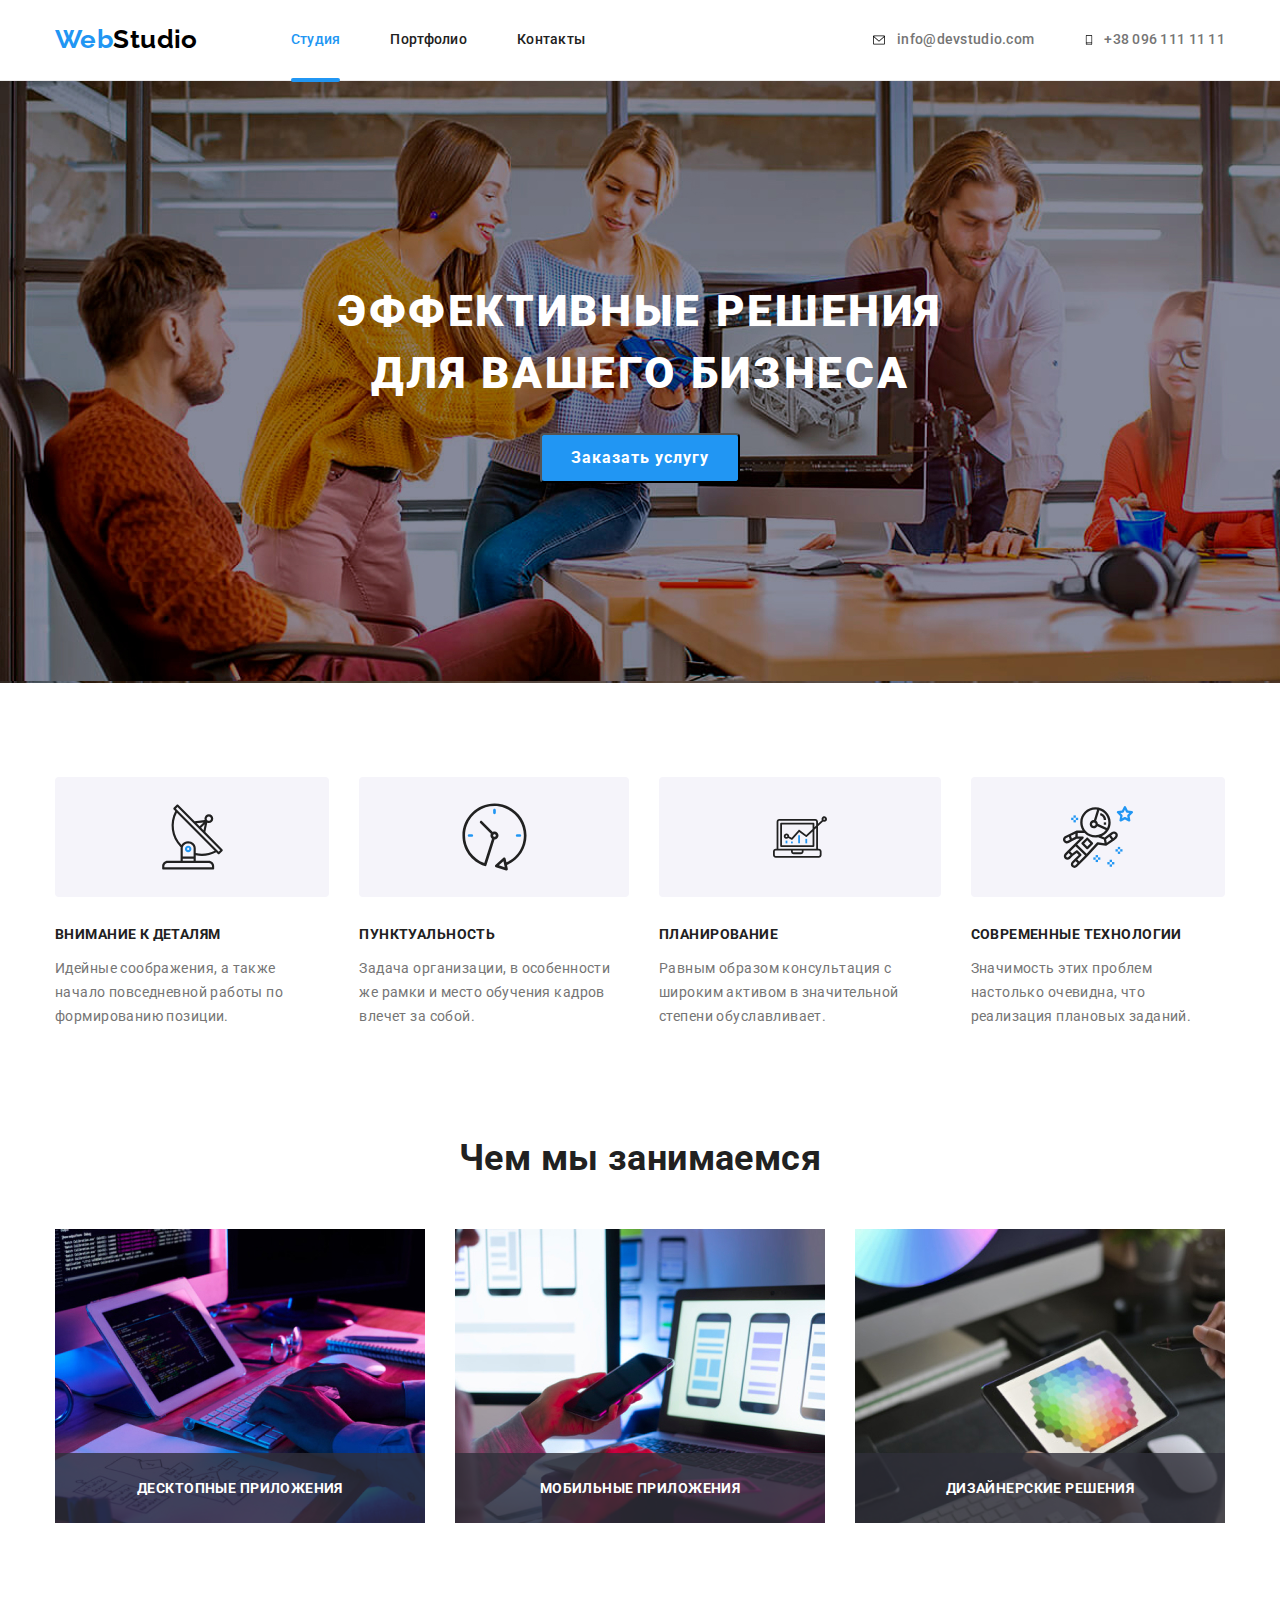
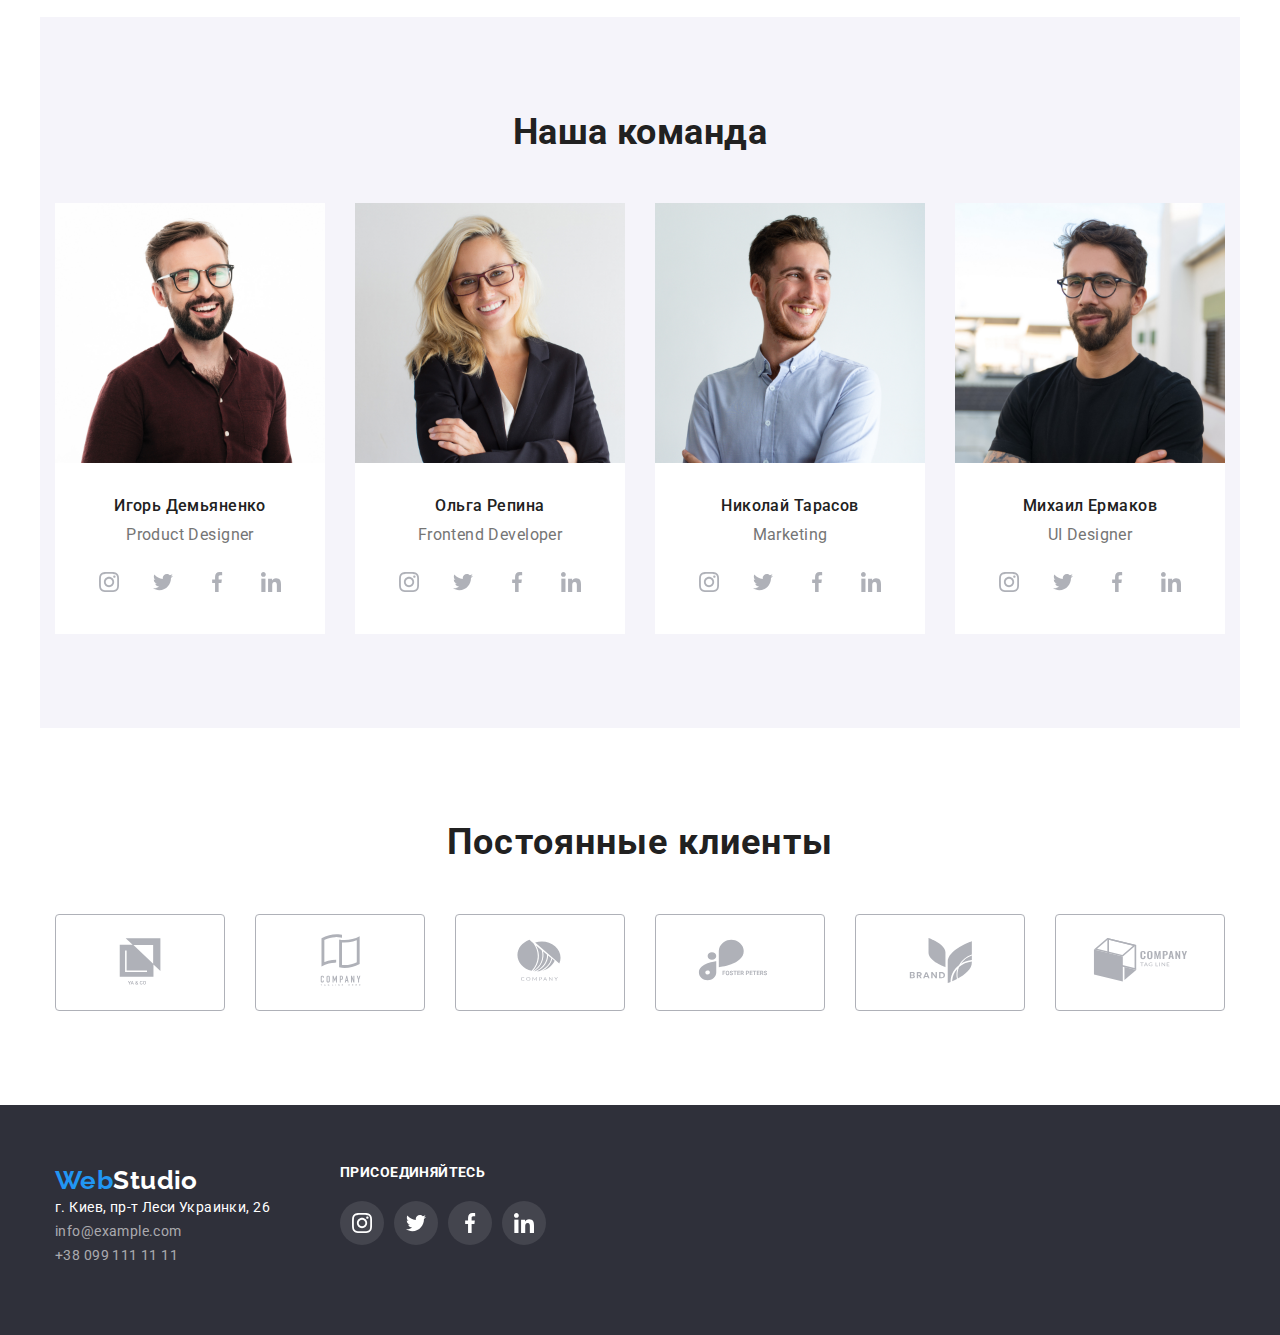
==== index.html @ 42ebd86b "Initial commit" ====
<!DOCTYPE html>
<html lang="ru">
<head>
    <meta charset="UTF-8">
    <meta http-equiv="X-UA-Compatible" content="IE=edge">
    <meta name="viewport" content="width=device-width, initial-scale=1.0">
    <title>Studio</title>
    <link rel="preconnect" href="https://fonts.googleapis.com"/>
    <link rel="preconnect" href="https://fonts.gstatic.com" crossorigin/>
    <link href="https://fonts.googleapis.com/css2?family=Raleway:wght@700&family=Roboto:wght@400;500;700;900&display=swap"
        rel="stylesheet"/>
    <link rel="stylesheet" href="https://cdnjs.cloudflare.com/ajax/libs/modern-normalize/1.0.0/modern-normalize.min.css" />
    <link rel="stylesheet" href="./css/styles.css"/>
</head>
<body>
    <header class="header">
        <div class="container main-header">
            <div>            
            <a href="./index.html" class="logo">Web<span>Studio</span></a>
            </div>            
            <nav>
        <ul class="site-nav">                        
            <li class="item">
                <a class="link-active link current" href="./">Студия</a></li>
            <li class="item">
                <a class="link-active link" href="./portfolio.html">Портфолио</a></li>
            <li class="item">
                <a class="link-active link" href="./">Контакты</a></li>                    
        </ul>
            </nav>
              <ul class="address">
            <li class="item">
                
                <a class="mail" href="mailto:info@devstudio.com">
                    <svg class="item-envelope" width="16" height="12">
                        <use href="./images/sprite.svg#icon-envelope"></use>
                    </svg>
                    <span>info@devstudio.com</span></a></li> 
                <a class="number" href="+380961111111">
                    <svg class="item-smartphone" width="10" height="16">
                       <use href="./images/sprite.svg#icon-smartphone"></use>
                    </svg>
                    <span>+38 096 111 11 11</span></a></li>
        </ul>          
        </div>        
    </header>
    <main>
      <section class="hero">
           <h1 class="hero-title">Эффективные решения <br> для вашего бизнеса</h1>
            <button class="hero-button" type="button" data-menu-open>Заказать услугу</button>
      </section>
      <section class="section"> 
        <div class="container">
        <h2 class="section-title hidden">Характеристики бизнес решений</h2>
    <ul class="business">
        <li class="item">
            <div class="picture-icon">
            <svg width="65" height="70">
                <use href="./images/sprite.svg#icon-antenna"></use>
            </svg>
            </div>
            <h3 class="title">Внимание к деталям</h3>
            <p class="business-text">Идейные соображения, а также начало повседневной работы по формированию позиции.</p>
        </li>
        <li class="item">
            <div class="picture-icon">
            <svg width="67" height="70">
                <use href="./images/sprite.svg#icon-clock"></use>
            </svg>
            </div>
            <h3 class="title">Пунктуальность</h3>
            <p class="business-text">Задача организации, в особенности же рамки и место обучения кадров влечет за собой.</p>
        </li>
        <li class="item">
            <div class="picture-icon">
            <svg width="70" height="54">
                <use href="./images/sprite.svg#icon-diagram"></use>
            </svg>
            </div>
            <h3 class="title">Планирование</h3>
            <p class="business-text">Равным образом консультация с широким активом в значительной степени обуславливает.</p>
        </li>
        <li class="item">
            <div class="picture-icon">
            <svg width="70" height="70">
                <use href="./images/sprite.svg#icon-astronaut"></use>
            </svg>
            </div>
            <h3 class="title">Современные технологии</h3>
            <p class="business-text">Значимость этих проблем настолько очевидна, что реализация плановых заданий.</p>
        </li>
    </ul>
    </div>
  </section>
  <section class="section what-we-do">
    <div class="container">
    <h2 class="section-title">Чем мы занимаемся</h2>
    <ul class="picture">        
        <li class="item"><img src="./images/img-4.jpg" class="picture-image no-gap" alt="Рабочий стол с гаджетами" width="370">
        <div class="box">
        <p class="text">Десктопные приложения</p>
        </div>
        </li>
        <li class="item"><img src="./images/img-5.jpg" class="picture-image no-gap" alt="Гаджеты" width="370">
            <div class="box">
        <p class="text">Мобильные приложения</p>
        </div>
        </li>
        <li class="item"><img src="./images/img-6.jpg" class="picture-image no-gap" alt="Айпед" width="370">
            <div class="box">
        <p class="text">Дизайнерские решения</p>
        </div>
        </li>
    </ul>
    </div>
  </section>
  <section  class="section team">
    <div class="container">
    <h2 class="section-title team">Наша команда</h2>
    <ul class="team">
                <li class="item"><img src="./images/img-igor.jpg" class="team-foto" alt="Фото1" width="270">
        <h3 class="title">Игорь Демьяненко</h3>
        <p class="team-text">Product Designer</p>
        <ul class="socials">
            <li class="socials-item">
                <a class="socials-link" href="" >
                    <svg class="socials-icon" width="20" height="20">
                        <use href="./images/sprite.svg#icon-instagram"></use>
                    </svg>
                </a>
            </li>            
            <li class="socials-item">
                <a class="socials-link" href="" >
                    <svg class="socials-icon" width="20" height="20">
                        <use href="./images/sprite.svg#icon-twitter"></use>
                    </svg>
                </a>
            </li>
            <li class="socials-item">
                <a class="socials-link" href="" >
                    <svg class="socials-icon" width="20" height="20">
                        <use href="./images/sprite.svg#icon-facebook"></use>
                    </svg>
                </a>
            </li>
            <li class="socials-item">
                <a class="socials-link" href="" >
                    <svg class="socials-icon" width="20" height="20">
                        <use href="./images/sprite.svg#icon-linkedin"></use>
                    </svg>
                </a>
            </li>
        </ul>
        </li>
        
        <li class="item"><img src="./images/img-olga.jpg" class="team-foto" alt="Фото2" width="270">
        <h3 class="title">Ольга Репина</h3>     
        <p class="team-text">Frontend Developer</p>
        <ul class="socials">
            <li class="socials-item">
                <a class="socials-link" href="">
                    <svg class="socials-icon" width="20" height="20">
                        <use href="./images/sprite.svg#icon-instagram"></use>
                    </svg>
                </a>
            </li>
            <li class="socials-item">
                <a class="socials-link" href="">
                    <svg class="socials-icon" width="20" height="20">
                        <use href="./images/sprite.svg#icon-twitter"></use>
                    </svg>
                </a>
            </li>
            <li class="socials-item">
                <a class="socials-link" href="">
                    <svg class="socials-icon" width="20" height="20">
                        <use href="./images/sprite.svg#icon-facebook"></use>
                    </svg>
                </a>
            </li>
            <li class="socials-item">
                <a class="socials-link" href="">
                    <svg class="socials-icon" width="20" height="20">
                        <use href="./images/sprite.svg#icon-linkedin"></use>
                    </svg>
                </a>
            </li>
        </ul>
        </li>
        
                <li class="item"><img src="./images/img-niki.jpg" class="team-foto" alt="Фото3" width="270">
        <h3 class="title">Николай Тарасов</h3>
        <p class="team-text">Marketing</p>
        <ul class="socials">
            <li class="socials-item">
                <a class="socials-link" href="">
                    <svg class="socials-icon" width="20" height="20">
                        <use href="./images/sprite.svg#icon-instagram"></use>
                    </svg>
                </a>
            </li>
            <li class="socials-item">
                <a class="socials-link" href="">
                    <svg class="socials-icon" width="20" height="20">
                        <use href="./images/sprite.svg#icon-twitter"></use>
                    </svg>
                </a>
            </li>           
            <li class="socials-item">
                <a class="socials-link" href="">
                    <svg class="socials-icon" width="20" height="20">
                        <use href="./images/sprite.svg#icon-facebook"></use>
                    </svg>
                </a>
            </li>
            <li class="socials-item">
                <a class="socials-link" href="">
                    <svg class="socials-icon" width="20" height="20">
                        <use href="./images/sprite.svg#icon-linkedin"></use>
                    </svg>
                </a>
            </li>
        </ul>
         </li>
        
        <li class="item"><img src="./images/img-mik.jpg" class="team-foto" alt="Фото4" width="270">
        <h3 class="title">Михаил Ермаков</h3>
        <p class="team-text">UI Designer</p>
        <ul class="socials">
            <li class="socials-item">
                <a class="socials-link" href="">
                    <svg class="socials-icon" width="20" height="20">
                        <use href="./images/sprite.svg#icon-instagram"></use>
                    </svg>
                </a>
            </li>
            <li class="socials-item">
                <a class="socials-link" href="">
                    <svg class="socials-icon" width="20" height="20">
                        <use href="./images/sprite.svg#icon-twitter"></use>
                    </svg>
                </a>
            </li>
            <li class="socials-item">
                <a class="socials-link" href="">
                    <svg class="socials-icon" width="20" height="20">
                        <use href="./images/sprite.svg#icon-facebook"></use>
                    </svg>
                </a>
            </li>
            <li class="socials-item">
                <a class="socials-link" href="">
                    <svg class="socials-icon" width="20" height="20">
                        <use href="./images/sprite.svg#icon-linkedin"></use>
                    </svg>
                </a>
            </li>
        </ul>
        </li> 
                       
    </ul>
    </div>
  </section> 
  <section class="clients">
    <div class="container">
        <h2 class="clients-titel">Постоянные клиенты</h2>
        <ul class="clients-flex-row">
            <li class="clients-item">
                <a class="clients-link" href="">
                <svg width="106" height="60">
                    <use href="./images/sprite.svg#icon-logo6"></use>
                </svg>
            </a></li>
            <li class="clients-item">
                <a class="clients-link" href="">
                <svg width="106" height="60">
                    <use href="./images/sprite.svg#icon-Logo-1"></use>
                </svg>
            </a></li>
            <li class="clients-item">
                <a class="clients-link" href="">
                <svg width="106" height="60">
                    <use href="./images/sprite.svg#icon-Logo-2"></use>
                </svg>
            </a></li>
            <li class="clients-item">
                <a class="clients-link" href="">
                <svg class="icons_logo" width="106" height="60">
                    <use href="./images/sprite.svg#icon-Logo-3"></use>
                </svg>
            </a></li>
            <li class="clients-item">
                <a class="clients-link" href="">
                <svg width="106" height="60">
                    <use href="./images/sprite.svg#icon-Logo-4"></use>
                </svg>
            </a></li>
            <li class="clients-item">
                <a class="clients-link" href="">
                <svg width="106" height="60">
                    <use href="./images/sprite.svg#icon-Logo-5"></use>
                </svg>
            </a></li>
        </ul>
    </div>
  </section>
</main>
  <footer class="footer">
    <div class="container">
    <div class="footer-flex-row"> 
        <div class="col">
    <a href="./index.html" class="footer-logo">Web<span>Studio</span></a>
<address class="adress-adress">
    <ul class="address-footer">
        <li class="item"><a href="https://bit.ly/3pXMvUd" class="main" target="_blank" rel="noopener noreferrer">г. Киев, пр-т
                Леси Украинки, 26</a></li>
        <li class="item"><a class="mail" href="mailto:info@devstudio.com"  >info@example.com</a></li>
        <li class="item"><a class="number" href="tel:+380991111111">+38 099 111 11 11</a></li>
    </ul>
    </address>
    </div>
    <div class="col">
               <h3 class="socials-footer-titel">присоединяйтесь</h3>
                <ul class="socials">
                    <li class="socials-item">
                          <a class="socials-link" href="">
                            <svg class="socials-icon" width="20" height="20">
                                <use href="./images/sprite.svg#icon-instagram"></use>
                            </svg>
                        </a>
                    </li>
                    <li class="socials-item">
                        <a class="socials-link" href="">
                            <svg class="socials-icon" width="20" height="20">
                                <use href="./images/sprite.svg#icon-twitter"></use>
                            </svg>
                        </a>
                    </li>
                    <li class="socials-item">
                        <a class="socials-link" href="">
                            <svg class="socials-icon" width="20" height="20">
                                <use href="./images/sprite.svg#icon-facebook"></use>
                            </svg>
                        </a>
                    </li>
                    <li class="socials-item">
                        <a class="socials-link" href="">
                            <svg class="socials-icon" width="20" height="20">
                                <use href="./images/sprite.svg#icon-linkedin"></use>
                            </svg>
                        </a>
                    </li>
                </ul>
              </div>
</div>
</div>
</footer>
<div class="backdrop is-hidden" data-menu>
    <div class="modal">
        <button class="modal-btn" type="button" data-menu-close>
            <svg width="11" height="11">
                <use href="./images/sprite.svg#icon-close-black-18dp-2-1"></use>
            </svg>
        </button>
    </div>
</div>
<script src="./js/modal.js"></script>
</body>
</html>
---- css/styles.css ----
:root {
    --primary-text-color: #757575;
    --titel-text-color: #212121;
    --accent-color: #2196F3;
    --primary-bg-color: #ffffff;
}

html {
    box-sizing: border-box;
}

*,
*::before,
*::after {
    box-sizing: inherit;
}

body {
    color: var(--primary-text-color);
    background-color: var(--primary-bg-color);
    font-family: Roboto, sans-serif;
    letter-spacing: 0.03em;
    font-size: 14px;
    margin: 0;
}

ul {
    list-style: none;
    padding: 0;
    margin: 0;
}

a {
    text-decoration: none;
}

/* цвет основного текста #212121*/
/* цвет вторичного текста #757575*/
/* акцент #2196F3 */
/* цвет фона первичный #E5E5E5 */
/* цвет фона вторичный #F5F4FA*/

.container {
    width: 1200px;
    padding-left: 15px;
    padding-right: 15px;
    margin: 0 auto;
    display: block;
}

.container .main-header {
    display: flex;
}

/* Logo */

.logo span {
    color: #000000;
    font-family: Raleway, sans-serif;
    font-weight: 700;
    font-size: 26px;
    line-height: 1.2;
}

.logo {
    margin-right: 93px;
    color: var(--accent-color);
    font-family: Raleway, sans-serif;
    font-weight: 700;
    font-size: 26px;
    line-height: 1.2;
}

/* site-nav */

.header {
    border-bottom: 1px solid #ececec;
}

.main-header {
    display: flex;
    align-items: center;
    padding-top: 24px;
    padding-bottom: 25px;
}

.site-nav {
    display: flex;
    align-items: center;
}

.site-nav .link {
    position: relative;
    display: block;
    color: var(--titel-text-color);
    font-weight: 500;
    line-height: 1.14;
    letter-spacing: 0.02em;

}

.site-nav .item:not(:last-child) {
    margin-right: 50px;
}

.site-nav .link:hover,
.site-nav .link:focus {
    color: var(--accent-color);
    transition-duration: 250ms;
    transition-timing-function: cubic-bezier(0.4, 0, 0.2, 1);
}

.link-active.current::after {
content: '';

position: absolute;
bottom: -34px;
left: 0;

display: block;
width: 100%;
height: 4px;
border-radius: 2px;
background-color: var(--accent-color);
}

.site-nav .link.current {
    color: var(--accent-color);
}


.icons_logo{
    fill: red;
}

/* address */

.address {
    display: flex;
    margin-left: auto;
}

.item-smartphone {
    margin-right: 10px;
}

.item-envelope {
    margin-right: 10px;
}

.address .item:not(:last-child) {
    margin-right: 50px;
}

.address .mail,
.address .number {
    color: rgba(117, 117, 117, 1);
    font-weight: 500;
    line-height: 1.14;
    letter-spacing: 0.02em;
    display: flex;
    align-items: center;
}

.address .mail:hover,
.address .mail:focus {
    color: var(--accent-color);
}

.header .address .mail:hover svg,
.header .address .mail:focus svg{
    fill: var(--accent-color);
    transition-duration: 250ms;
    transition-timing-function: cubic-bezier(0.4, 0, 0.2, 1);
}

.address .number:hover,
.address .number:focus {
    color: var(--accent-color);
    transition-duration: 250ms;
        transition-timing-function: cubic-bezier(0.4, 0, 0.2, 1);
}
.header .address .number:hover svg,
.header .address .number:focus svg {
    fill: var(--accent-color);
    transition-duration: 250ms;
    transition-timing-function: cubic-bezier(0.4, 0, 0.2, 1);
}
/* address footer */

.clients-flex-row {
    display: flex;
    justify-content: space-between;
}
/* .clients-item {
    width: 170px;
    height: 92px;
    outline: 1px solid red;
} */

.footer .col:nth-child(2) {
    margin-left: 70px;
}

.footer .socials-link {
   background: rgba(255, 255, 255, 0.1);
}
.footer .socials-icon {
    fill: #FFFFFF;
}

.socials-footer-titel {
    color: var(--primary-bg-color);
    font-family: 'Roboto';
        font-weight: 700;
        font-size: 14px;
        line-height: 1.14;
        letter-spacing: 0.03em;
        text-transform: uppercase;

        margin-bottom: 20px;
        margin-top: 0;
            }

.footer-logo span {
    color: var(--primary-bg-color);
    font-family: Raleway, sans-serif;
    font-weight: 700;
    font-size: 26px;
    line-height: 1.2;
}

.footer-logo {
    color: var(--accent-color);
    font-family: Raleway, sans-serif;
    font-weight: 700;
    font-size: 26px;
    line-height: 1.2;
}

footer {
    background-color: #2F303A;
    padding-top: 60px;
    padding-bottom: 60px;
    display: flex;
    
}
.container .footer-flex-row {
    display: flex;
    

}
.footer-titel {
color: #FFFFFF;
font-family: 'Roboto';
    font-weight: 700;
    font-size: 14px;
    line-height: 1.14;
    text-transform: uppercase;
    margin: 0;
   }

.address-footer .main {
    color: #FFFFFF;
    line-height: 1.7;
    font-style: normal;
}

.address-footer .mail,
.address-footer .number {
    color: rgba(255, 255, 255, 0.6);
    line-height: 1.7;
    font-style: normal
}

.address-footer .mail:hover,
.address-footer .mail:focus {
    color: var(--accent-color);
    transition-duration: 250ms;
    transition-timing-function: cubic-bezier(0.4, 0, 0.2, 1);
}

.address-footer .number:hover,
.address-footer .number:focus {
    color: var(--accent-color);
    transition-duration: 250ms;
    transition-timing-function: cubic-bezier(0.4, 0, 0.2, 1);
}

/* section */

.element-invisible {
    position: absolute;
    width: 1px;
    height: 1px;
    margin: -1px;
    border: 0;
    padding: 0;
    white-space: nowrap;
    clip-path: inset(100%);
    clip: rect(0 0 0 0);
    overflow: hidden;
}

.section {
    padding-top: 94px;
    padding-bottom: 94px;
    display: block;
    max-width: 1200px;
        margin-left: auto;
        margin-right: auto;

}

.section-title {
    color: var(--titel-text-color);
    font-size: 36px;
    line-height: 1.17;
    text-align: center;
    margin: 0;
    margin-bottom: 50px;

}

.section-title.hidden {
    position: absolute;
    width: 1px;
    height: 1px;
    margin: -1px;
    border: 0;
    padding: 0;
    white-space: nowrap;
    clip-path: inset(100%);
    clip: rect(0 0 0 0);
    overflow: hidden;
}

/* hero */

.hero {
    background-color: #2F303A;
    text-align: center;
    padding-bottom: 200px;
    background-image: url('../images/overlay.jpg');
    max-width: 1600px;
    margin: 0 auto;
}

.hero-title {
    margin-top: 0px;
    margin-bottom: 29px;
    color: #FFFFFF;
    font-weight: 900;
    font-size: 44px;
    line-height: 1.4;
    padding-top: 200px;

    text-align: center;
    letter-spacing: 0.06em;
    text-transform: uppercase;
}

/* Picture */
.picture .item {
    position: relative;    
}

.box {
    display: flex;
    align-items: center;
    justify-content: center;
    position: absolute; 
    z-index: 2;  
    bottom: 0;
    left: 0;
    background-color: rgba(47, 48, 58, 0.8);
    width: 370px;
    height: 70px;       
}

 .box .text {    
    margin: 0;
    font-weight: 700;
    font-size: 14px;
    line-height: calc(16 / 14);    
    text-transform: uppercase;

    color: var(--primary-bg-color)
 }
.section.what-we-do {
    padding-top: 0;
    text-align: center;
}

.picture-image.no-gap {
    left: 0;
    top: 0;
    position: relative;
    z-index: 1;
    display: block;
}

.picture {
    display: flex;
    align-items: center;
    justify-content: center;
}

.picture .item:not(:last-child) {
    margin-right: 30px;
}

/* team */

.socials {
    display: flex;
    align-items: center;
    justify-content: center;
    gap: 10px;
    padding-bottom: 30px;
   }
 
   .socials-item {  
    width: 44px;
    height: 44px;
} 
.socials-link {
    display: flex;
    align-items: center;
    justify-content: center;
    width: 100%;
    height: 100%;
    color: #AFB1B8;

    background-color: white;
    border-radius: 50%;    
}
 
.socials-icon {
    fill: currentColor;
}

.socials-link:hover,
.socials-link:focus {
    color: #FFFFFF;
    background-color: var(--accent-color);
    transition-duration: 250ms;
    transition-timing-function: cubic-bezier(0.4, 0, 0.2, 1);
    }

.section.team {
    background-color: #F5F4FA;
}

.team {
    display: flex;
}

.section-title.team {
    margin-top: 0;
    margin-bottom: 0;
    display: block;
    text-align: center;
}

.team-foto {
    margin-top: 0;
}

.team .item {
    margin-top: 50px;
    background-color: var(--primary-bg-color)
}

.team .item:not(:last-child) {
    margin-right: 30px;
}

.team .title {
    text-align: center;
    padding-top: 30px;
    margin: 0;
    margin-bottom: 10px;
    color: var(--titel-text-color);
    font-weight: 500;
    font-size: 16px;
    line-height: 1.19;
}

.team-text {
    text-align: center;
    margin: 0;
    padding-bottom: 16px;
    font-size: 16px;
    line-height: 1.19;
    /* margin-bottom: 30px; */
}

/* business */

.business .picture-icon {
    display: flex;
    align-items: center;
    justify-content: center;
    background: #F5F4FA;
    border-radius: 4px;
    min-height: 120px;
    margin-bottom: 30px;

}

.container .business {
    display: flex;
    align-items: center;
}

.business .item:not(:last-child) {
    margin-right: 30px;
}

.business .title {
    margin-top: 0;
    margin-bottom: 10;
    color: var(--titel-text-color);
    line-height: 1.14;
    text-transform: uppercase;
    font-size: 14px;
}

.business-text {
    line-height: 1.7;
}

/* card portfolio */

.card-border {
    padding: 20px 24px;
    border-bottom: 1px solid #EEEEEE;
    border-left: 1px solid #EEEEEE;
    border-right: 1px solid #EEEEEE;
}

.cards img {
position: relative;
    width: 100%;
    height: auto;
}


.cards {
    
    display: flex;
    flex-wrap: wrap;
    justify-content: space-between;
}
.cards .item {
   position: relative; 
width: 370px;    
    margin-bottom: 30px;
}

.card-text-drop {
    position: absolute;
    transform: translateY(100%);
    opacity: 0;
    top: 0;
    left: 0;
    z-index: 10;
    width: 370px;    
    margin: 0;
    padding: 63px 24px;
    font-size: 18px;
    line-height: calc(28 / 18);
    background-color: rgba(33, 150, 243, 0.9);
    color: #FFFFFF;
}

.cards .item:hover {
     box-shadow: 0px 1px 1px rgba(0, 0, 0, 0.12),
     0px 4px 4px rgba(0, 0, 0, 0.06),
     1px 4px 6px rgba(0, 0, 0, 0.16);
}
.cards .item:hover .card-text-drop {  
    transform: translateY(0);
    opacity: 1;
    transition: transform 250ms 
    cubic-bezier(0.4, 0, 0.2, 1), 
    opacity 250ms cubic-bezier(0.4, 0, 0.2, 1);
}
.cards .item:nth-last-child(-n + 3)
 {
    margin-bottom: 0;
}

.cards .title {
    color: var(--titel-text-color);
    font-size: 18px;
    line-height: 2;
    letter-spacing: 0.06em;
    margin-top: 0;
    margin-bottom: 0;
}

.card-text {
    font-size: 16px;
    line-height: 1.9;
    margin-top: 0;
    margin-bottom: 0;
}
/* clients */

.container .flex-row {
    display: flex;
    align-items: center;
    justify-content: center;
}
.clients-titel {
    font-family: 'Roboto';
    font-weight: 700;
    font-size: 36px;
    line-height: 1.16;
    text-align: center;
    letter-spacing: 0.03em;

    color: var(--titel-text-color);
    padding-top: 94px;
    margin: 0;
    margin-bottom: 50px;
}
.clients-item {
        border: 1px solid #AFB1B8;
        border-radius: 4px;
        margin-bottom: 94px;
        width: 170px;
        }
.clients-item:hover {
    outline: 1px solid var(--accent-color);
    transition-duration: 250ms;
    transition-timing-function: cubic-bezier(0.4, 0, 0.2, 1);
}

    .clients-link {
        display: inline-block;
        padding: 16px 32px;
            }

.clients-link svg {
    fill: #AFB1B8;
}
.clients-link:hover svg {
fill: var(--accent-color);
transition-duration: 250ms;
transition-timing-function: cubic-bezier(0.4, 0, 0.2, 1);
}

    /* button */

.hero-button {
    display: inline-block;
    align-items: center;
    text-align: center;
    letter-spacing: 0.06em;
    cursor: pointer;
    font-family: inherit;
    border-radius: 4px;
    margin-top: 0;
    margin-bottom: 0;

    color: var(--primary-bg-color);
    background-color: #2196F3;
    font-weight: 700;
    font-size: 16px;
    line-height: 1.9;
    width: 200px;
    height: 50px;
}

.hero-button:hover,
.hero-button:focus {
    background-color: #2196F3;
    color: var(--primary-bg-color);
    transition-duration: 250ms;
    transition-timing-function: cubic-bezier(0.4, 0, 0.2, 1);
}

/* filter */

.filter {
    display: flex;
    justify-content: center;
    margin: 0 auto 56px;
}

.filter .item:not(:last-child) {
    margin-right: 30px;
}

.filter-button {
    color: var(--titel-text-color);
    background-color: #F5F4FA;
    font-weight: 500;
    font-size: 16px;
    line-height: 1.6;
    text-align: center;
    cursor: pointer;
    font-family: inherit;
    border: none;
    border-radius: 4px;
    padding: 6px 22px;

}

.filter-button:hover,
.filter-button:focus {
    color: var(--primary-bg-color);
    background-color: #2196F3;
    transition-duration: 250ms;
    transition-timing-function: cubic-bezier(0.4, 0, 0.2, 1);
}

.filter-button.active {
    background-color: var(--accent-color);
    color: var(--primary-bg-color);
}
/* Modal window */

.backdrop {
position: fixed;
top: 0;
left: 0;
z-index: 100;

width:100%;
height: 100%;

background-color: rgba(0, 0, 0, 0.2);
transition: opacity 250ms, visibility 250ms; 
}
    

    .backdrop.is-hidden {
        opacity: 0;
        visibility: hidden;
        pointer-events: none;
    }  

    .modal {
        position: absolute;
        top: 50%;
        left: 50%;
        transform: translate(-50%, -50%);

        width: 528px;
        height: 521px;
        background-color: var(--primary-bg-color);
        box-shadow: 0px 1px 3px rgba(0, 0, 0, 0.12),
         0px 1px 1px rgba(0, 0, 0, 0.14), 
         0px 2px 1px rgba(0, 0, 0, 0.2);
         border-radius: 4px;
    }
    .modal-btn {
        
       position: absolute;
       width: 30px;
       height: 30px;
      
      right: 8px;
      top: 8px; 
      border-radius: 50%; 
      background: #FFFFFF;
      border: 1px solid rgba(0, 0, 0, 0.1);
    }
        .modal-btn svg {
            position: absolute;
            transform: translate(-50%, -50%);
            fill: #000000;
            align-items: center;
            justify-content: center;
        }
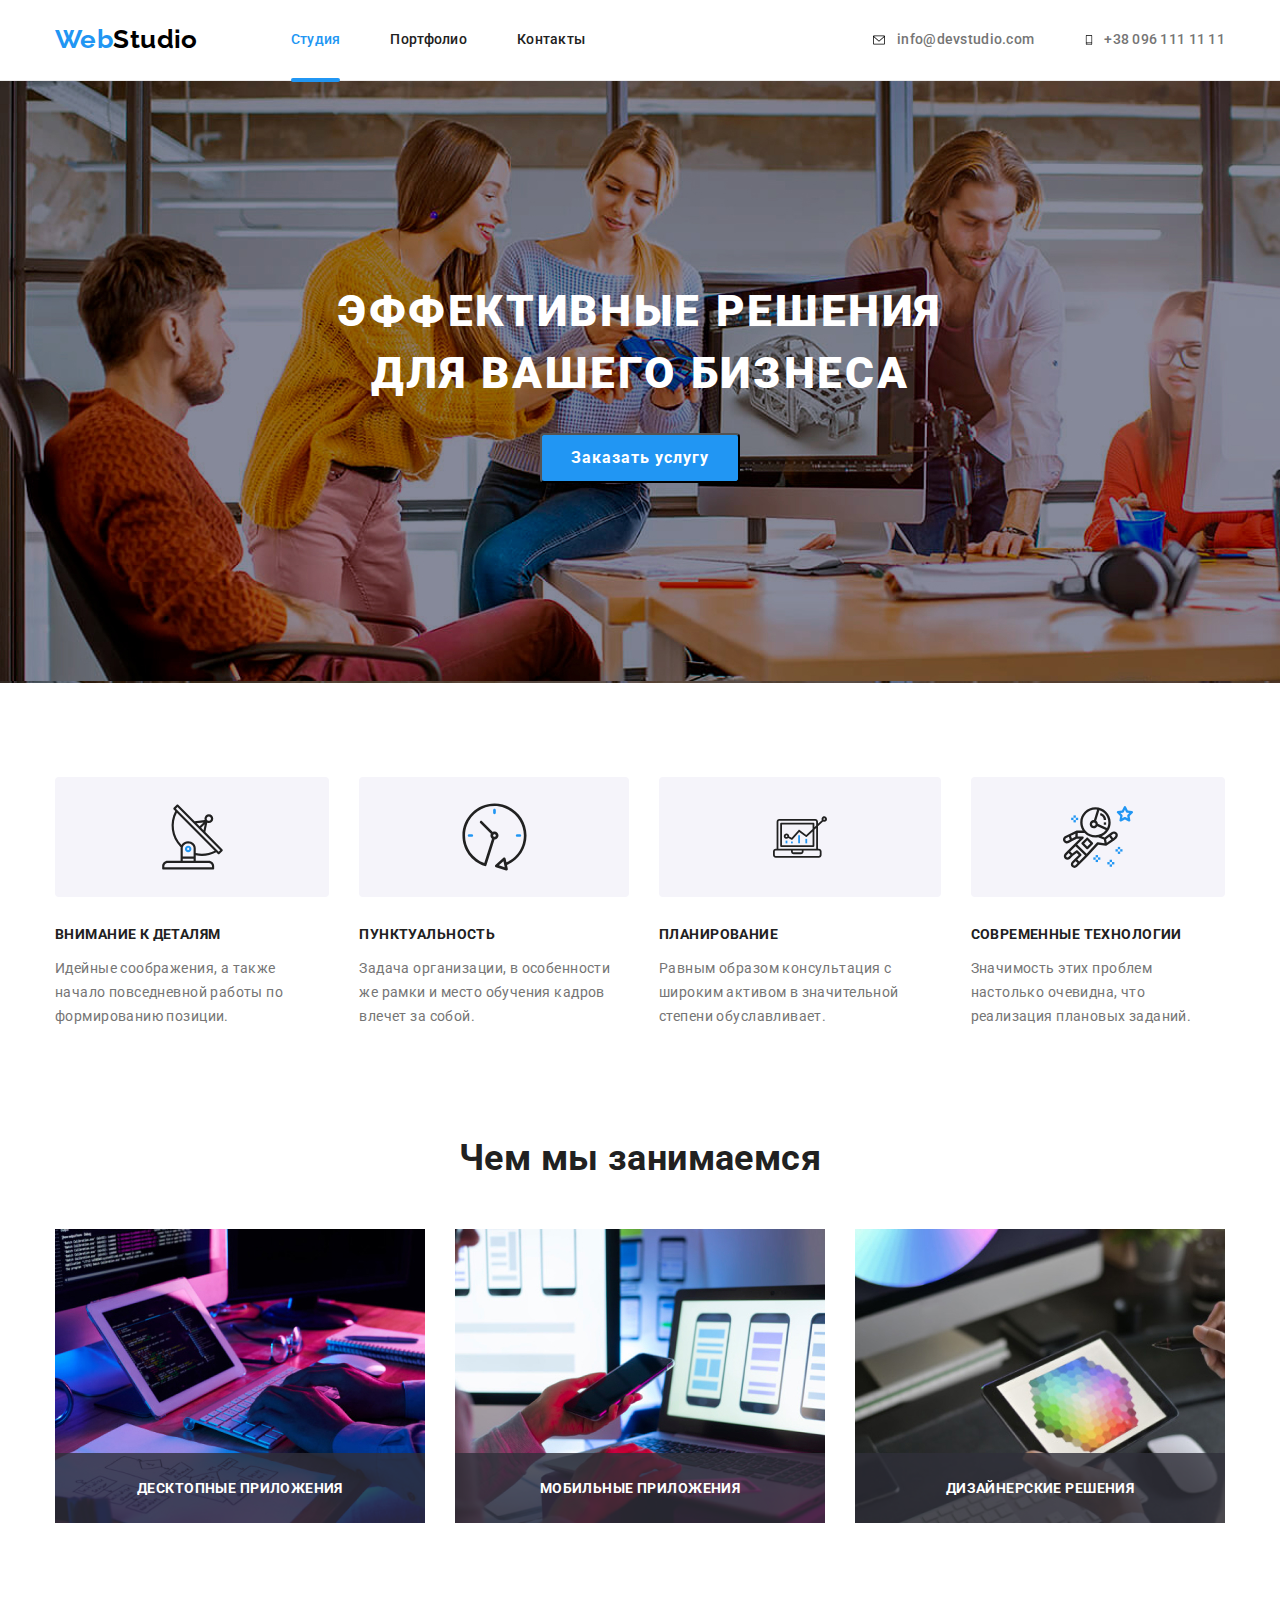
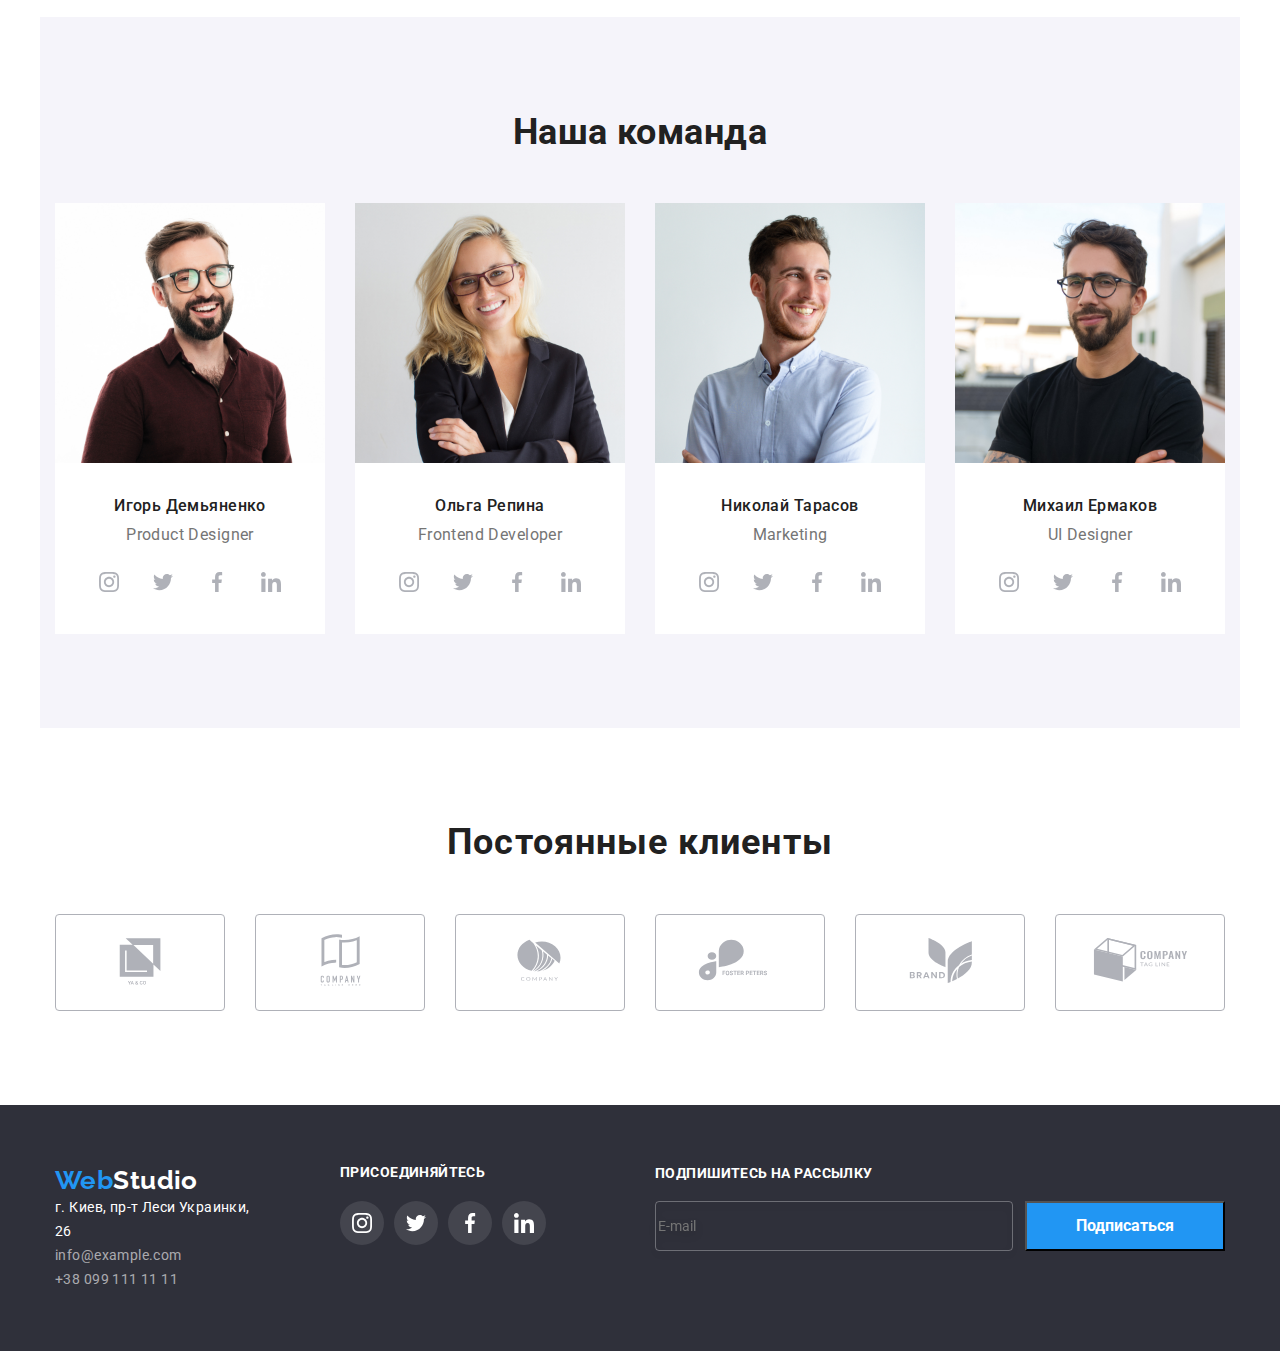
==== commit a93b46fb: "add window" ====
--- a/index.html
+++ b/index.html
@@ -48,6 +48,7 @@
       <section class="hero">
            <h1 class="hero-title">Эффективные решения <br> для вашего бизнеса</h1>
             <button class="hero-button" type="button" data-menu-open>Заказать услугу</button>
+            
       </section>
       <section class="section"> 
         <div class="container">
@@ -352,6 +353,13 @@
                     </li>
                 </ul>
               </div>
+              <div class="mailing">
+                <h3 class="mailing-titel">Подпишитесь на рассылку</h3>
+<form class="mailing-form" name="mailing-form" autocomplete="on">    
+    <input type="email" name="user-name" placeholder="E-mail"/>
+<button class="mailing-btn" type="submit">Подписаться</button>
+</form>
+              </div>
 </div>
 </div>
 </footer>
@@ -362,8 +370,48 @@
                 <use href="./images/sprite.svg#icon-close-black-18dp-2-1"></use>
             </svg>
         </button>
-    </div>
-</div>
+        <div class="window">
+        <h3 class="window-titel">Оставьте свои данные, мы вам перезвоним</h3>
+        <form class="form" name="window-form" autocomplete="on" novalidate>
+            <div class="form-group">
+                <ul class="form-list">
+                    <li class="form-item">
+                        <label for="user-name">Имя</label>
+                        <input type="text" name="user-name" id="user-name" autofocus />
+                        <svg class="form-icon" width="12" hight="12">
+                            <use href="./images/sprite.svg#icon-person"></use>
+                        </svg>
+                    </li>
+                    <li class="form-item">
+                        <label for="user-phone">Телефон</label>
+                        <input type="tel" name="user-phone" id="user-phone" />
+                        <svg class="form-icon" width="13" hight="13">
+                            <use href="./images/sprite.svg#icon-phone"></use>
+                        </svg>
+                    </li>
+                    <li class="form-item">
+                        <label for="user-mail">Почта</label>
+                        <input type="email" name="user-mail" id="user-mail" />
+                        <svg class="form-icon" width="15" hight="12">
+                            <use href="./images/sprite.svg#icon-email"></use>
+                        </svg>
+                    </li>
+                    <li class="form-item">
+                        <label for="user-comnt">Комментарий</label>
+                        <input type="text" name="user-comn" id="user-comnt" placeholder="Введите текст" />
+                        <svg class="form-icon" width="" hight="">
+                            <use href=""></use>
+                        </svg>
+                    </li>
+                </ul>
+                <p class="form-subtitel">Соглашаюсь с рассылкой и принимаю <span>Условия договора</span></p>
+            </div>
+            <button type="submit">Отправить</button>
+        </form>
+        </div>
+        </div>
+ </div>
+
 <script src="./js/modal.js"></script>
 </body>
 </html>--- a/css/styles.css
+++ b/css/styles.css
@@ -188,15 +188,29 @@
 }
 /* address footer */
 
+.mailing-titel {
+    font-weight: 700;
+        font-size: 14px;
+        line-height: calc(16 / 14);        
+        text-transform: uppercase;
+    
+        color: var(--primary-bg-color)
+}
+
+.mailing-btn {
+    font-weight: 700;
+        font-size: 16px;
+        line-height: calc(30 / 16);       
+         background-color: var(--accent-color);          
+        color: var(--primary-bg-color)
+}
+
+
+
 .clients-flex-row {
     display: flex;
     justify-content: space-between;
 }
-/* .clients-item {
-    width: 170px;
-    height: 92px;
-    outline: 1px solid red;
-} */
 
 .footer .col:nth-child(2) {
     margin-left: 70px;
@@ -336,6 +350,14 @@
 }
 
 /* hero */
+.user-name {   
+        font-size: 12px;
+        line-height: calc(14 /12);
+           
+        letter-spacing: 0.01em;
+    
+        color: var(--primary-text-color);
+}
 
 .hero {
     background-color: #2F303A;
@@ -360,7 +382,16 @@
     text-transform: uppercase;
 }
 
+.form-group {
+    position: relative;
+    
+}
+.form-icon {
+    position: absolute;
+
+}
 /* Picture */
+
 .picture .item {
     position: relative;    
 }
@@ -776,4 +807,36 @@
             fill: #000000;
             align-items: center;
             justify-content: center;
-        }+        }
+        .form {
+            display: flex;
+            font-display: auto;
+            flex-direction: column;
+            gap: 28px;
+            /* width: 448px;
+            height: 40px; */
+            padding: ;
+        }
+            .mailing-form{
+                display: flex;
+                margin-left: 109px;
+            }
+            .mailing-titel {
+                margin-left: 109px;
+                margin-top: 0;
+                margin-bottom: 20px;
+            }
+            .mailing-btn{
+width: 200px;
+height: 50px;
+margin-left: 12px;
+                        }
+                        .mailing input {
+                            width: 358px;
+                            height: 50px;
+                            background-color: transparent;
+                            border: 1px solid rgba(255, 255, 255, 0.3);
+                                filter: drop-shadow(0px 4px 4px rgba(0, 0, 0, 0.15));
+                                border-radius: 4px;
+                                
+                        }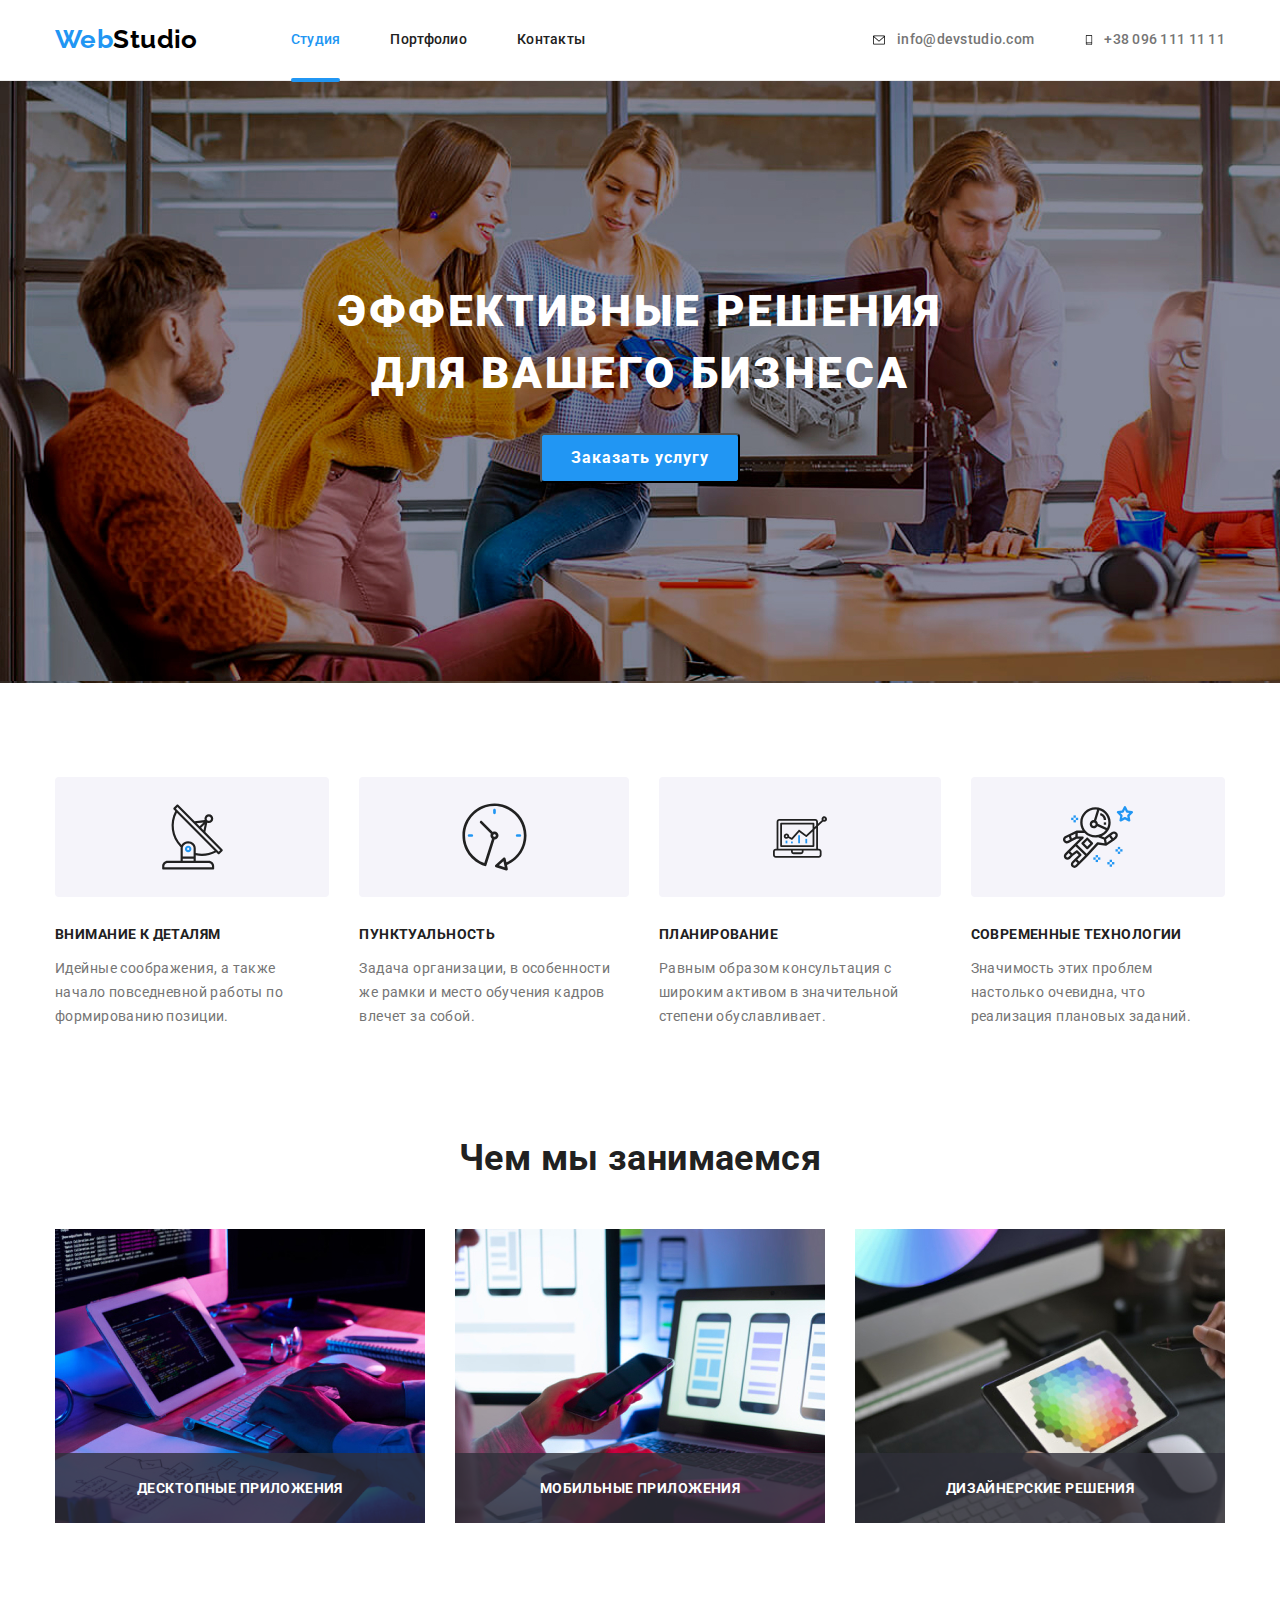
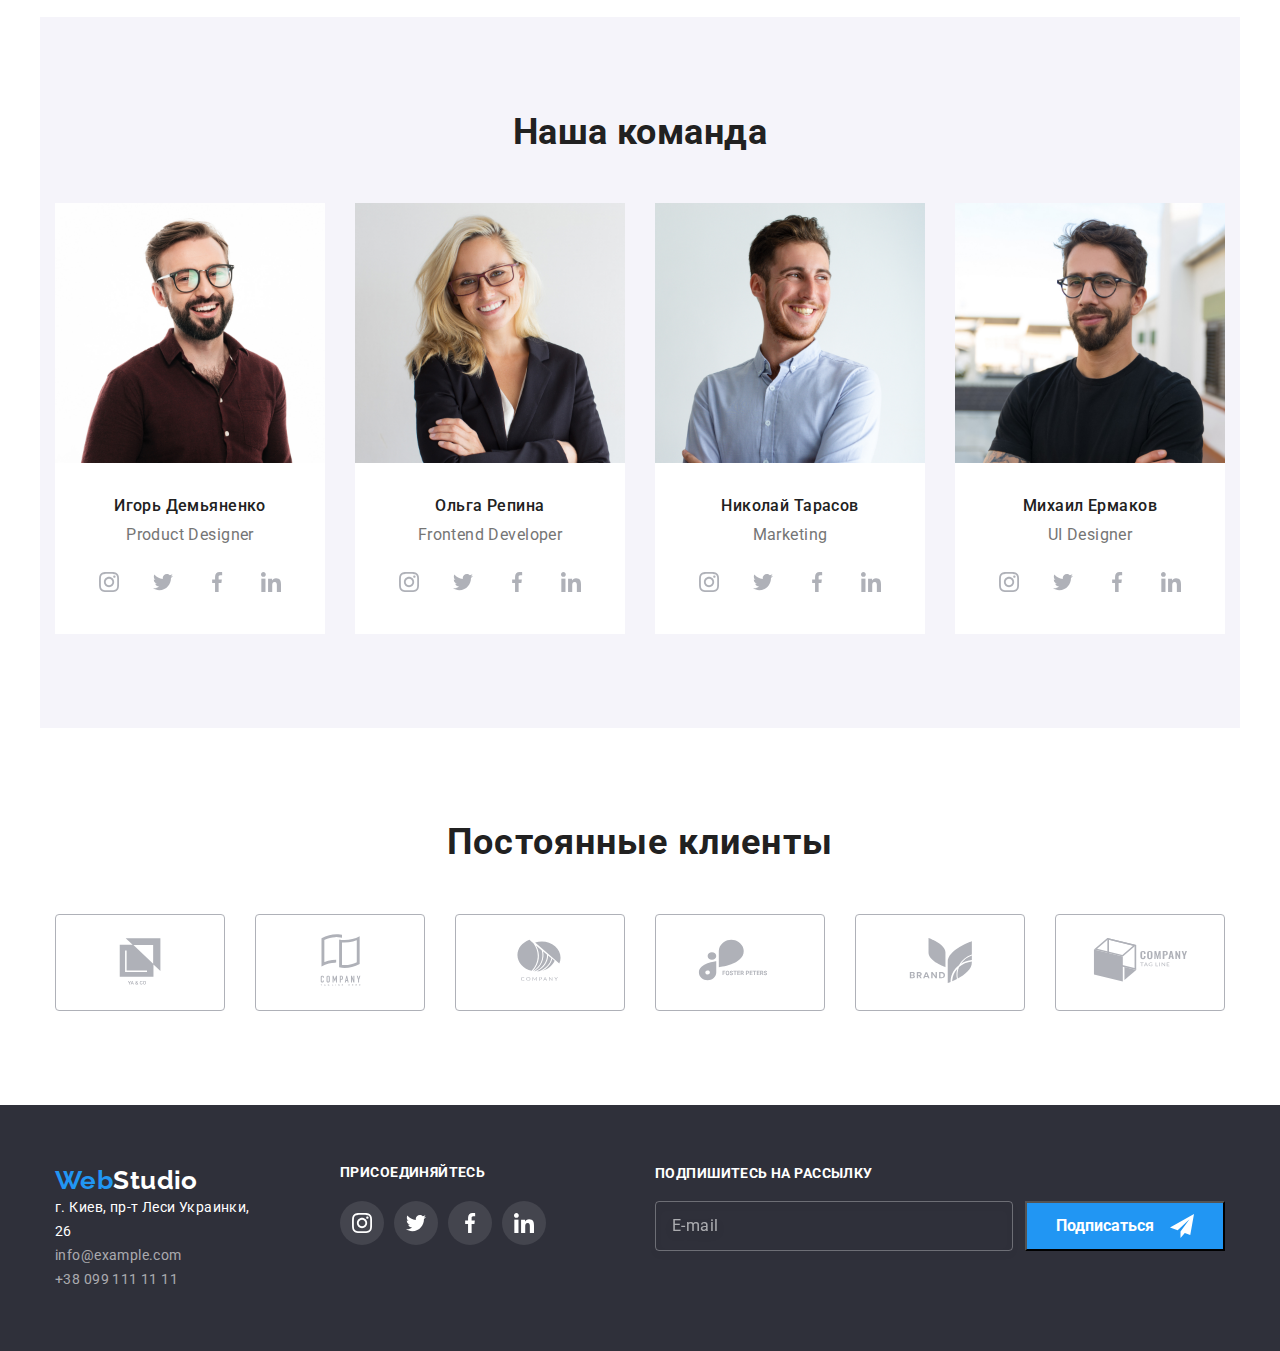
==== commit 40308f03: "add icons" ====
--- a/index.html
+++ b/index.html
@@ -357,7 +357,10 @@
                 <h3 class="mailing-titel">Подпишитесь на рассылку</h3>
 <form class="mailing-form" name="mailing-form" autocomplete="on">    
     <input type="email" name="user-name" placeholder="E-mail"/>
-<button class="mailing-btn" type="submit">Подписаться</button>
+<button class="mailing-btn" type="submit">Подписаться<svg  width="12" hight="12">
+    <use href="./images/sprite.svg#icon-icon-send"></use>
+</svg>
+</button>
 </form>
               </div>
 </div>
@@ -370,8 +373,8 @@
                 <use href="./images/sprite.svg#icon-close-black-18dp-2-1"></use>
             </svg>
         </button>
-        <div class="window">
         <h3 class="window-titel">Оставьте свои данные, мы вам перезвоним</h3>
+        <div class="window">       
         <form class="form" name="window-form" autocomplete="on" novalidate>
             <div class="form-group">
                 <ul class="form-list">
@@ -379,29 +382,27 @@
                         <label for="user-name">Имя</label>
                         <input type="text" name="user-name" id="user-name" autofocus />
                         <svg class="form-icon" width="12" hight="12">
-                            <use href="./images/sprite.svg#icon-person"></use>
+                            <use class="icon-person" href="./images/sprite.svg#icon-person"></use>
                         </svg>
                     </li>
                     <li class="form-item">
                         <label for="user-phone">Телефон</label>
                         <input type="tel" name="user-phone" id="user-phone" />
                         <svg class="form-icon" width="13" hight="13">
-                            <use href="./images/sprite.svg#icon-phone"></use>
+                            <use class="icon-phone" href="./images/sprite.svg#icon-phone"></use>
                         </svg>
                     </li>
                     <li class="form-item">
                         <label for="user-mail">Почта</label>
                         <input type="email" name="user-mail" id="user-mail" />
                         <svg class="form-icon" width="15" hight="12">
-                            <use href="./images/sprite.svg#icon-email"></use>
+                            <use class="icon-email" href="./images/sprite.svg#icon-email"></use>
                         </svg>
                     </li>
                     <li class="form-item">
                         <label for="user-comnt">Комментарий</label>
-                        <input type="text" name="user-comn" id="user-comnt" placeholder="Введите текст" />
-                        <svg class="form-icon" width="" hight="">
-                            <use href=""></use>
-                        </svg>
+                       <textarea class="form-textarea" placeholder="Введите текст"></textarea>
+                        
                     </li>
                 </ul>
                 <p class="form-subtitel">Соглашаюсь с рассылкой и принимаю <span>Условия договора</span></p>
--- a/css/styles.css
+++ b/css/styles.css
@@ -769,74 +769,104 @@
 }
     
 
-    .backdrop.is-hidden {
-        opacity: 0;
-        visibility: hidden;
-        pointer-events: none;
-    }  
-
-    .modal {
-        position: absolute;
-        top: 50%;
-        left: 50%;
-        transform: translate(-50%, -50%);
-
-        width: 528px;
-        height: 521px;
-        background-color: var(--primary-bg-color);
-        box-shadow: 0px 1px 3px rgba(0, 0, 0, 0.12),
-         0px 1px 1px rgba(0, 0, 0, 0.14), 
-         0px 2px 1px rgba(0, 0, 0, 0.2);
-         border-radius: 4px;
+.backdrop.is-hidden {
+ opacity: 0;
+ visibility: hidden;
+ pointer-events: none;
+}  
+
+.modal {
+ position: absolute;
+ top: 50%;
+ left: 50%;
+ transform: translate(-50%, -50%);
+ width: 528px;
+ height: 521px;
+ padding: 40px;
+ background-color: var(--primary-bg-color);
+ box-shadow: 0px 1px 3px rgba(0, 0, 0, 0.12),
+  0px 1px 1px rgba(0, 0, 0, 0.14), 
+  0px 2px 1px rgba(0, 0, 0, 0.2);
+  border-radius: 4px;
     }
-    .modal-btn {
-        
-       position: absolute;
-       width: 30px;
-       height: 30px;
-      
-      right: 8px;
-      top: 8px; 
-      border-radius: 50%; 
-      background: #FFFFFF;
-      border: 1px solid rgba(0, 0, 0, 0.1);
+.modal-btn {
+ position: absolute;
+ width: 30px;
+ height: 30px;
+
+right: 8px;
+top: 8px; 
+border-radius: 50%; 
+background: #FFFFFF;
+border: 1px solid rgba(0, 0, 0, 0.1);
     }
-        .modal-btn svg {
-            position: absolute;
-            transform: translate(-50%, -50%);
-            fill: #000000;
-            align-items: center;
-            justify-content: center;
-        }
-        .form {
-            display: flex;
-            font-display: auto;
-            flex-direction: column;
-            gap: 28px;
-            /* width: 448px;
-            height: 40px; */
-            padding: ;
-        }
-            .mailing-form{
-                display: flex;
-                margin-left: 109px;
-            }
-            .mailing-titel {
-                margin-left: 109px;
-                margin-top: 0;
-                margin-bottom: 20px;
-            }
-            .mailing-btn{
+.modal-btn svg {
+position: absolute;
+transform: translate(-50%, -50%);
+fill: #000000;
+align-items: center;
+justify-content: center;
+}
+ .form {
+    display: flex;
+ font-display: auto;
+ flex-direction: column;
+ gap: 28px;
+         }
+.mailing-form{
+    display: flex;
+    margin-left: 109px;
+}
+.mailing-titel {
+    margin-left: 109px;
+    margin-top: 0;
+    margin-bottom: 20px;
+}
+.mailing-btn{
+    align-items: center;
+    display: flex;
+    justify-content: space-between;    
 width: 200px;
 height: 50px;
 margin-left: 12px;
-                        }
-                        .mailing input {
-                            width: 358px;
-                            height: 50px;
-                            background-color: transparent;
-                            border: 1px solid rgba(255, 255, 255, 0.3);
-                                filter: drop-shadow(0px 4px 4px rgba(0, 0, 0, 0.15));
-                                border-radius: 4px;
-                                
-                        }+padding: 10px 29px;  
+}
+
+.mailing-btn svg {
+    width: 24px;
+    height: 24px;
+
+}
+
+.mailing input {
+    width: 358px;
+    height: 50px;
+    background-color: transparent;
+    border: 1px solid rgba(255, 255, 255, 0.3);
+        filter: drop-shadow(0px 4px 4px rgba(0, 0, 0, 0.15));
+        border-radius: 4px;
+        padding-left: 16px;
+        padding-right: 16px;
+    
+        
+}
+input::placeholder{
+    font-family: 'Roboto';
+        font-style: normal;
+        font-weight: 400;
+        font-size: 16px;
+        line-height: calc(20 / 16);
+      
+        letter-spacing: 0.03em;
+    
+        color: rgba(255, 255, 255, 0.6);
+}
+
+ .form-textarea {
+    width: 448px;
+    height: 120px;
+    resize: none;
+}
+.form-group {
+
+}